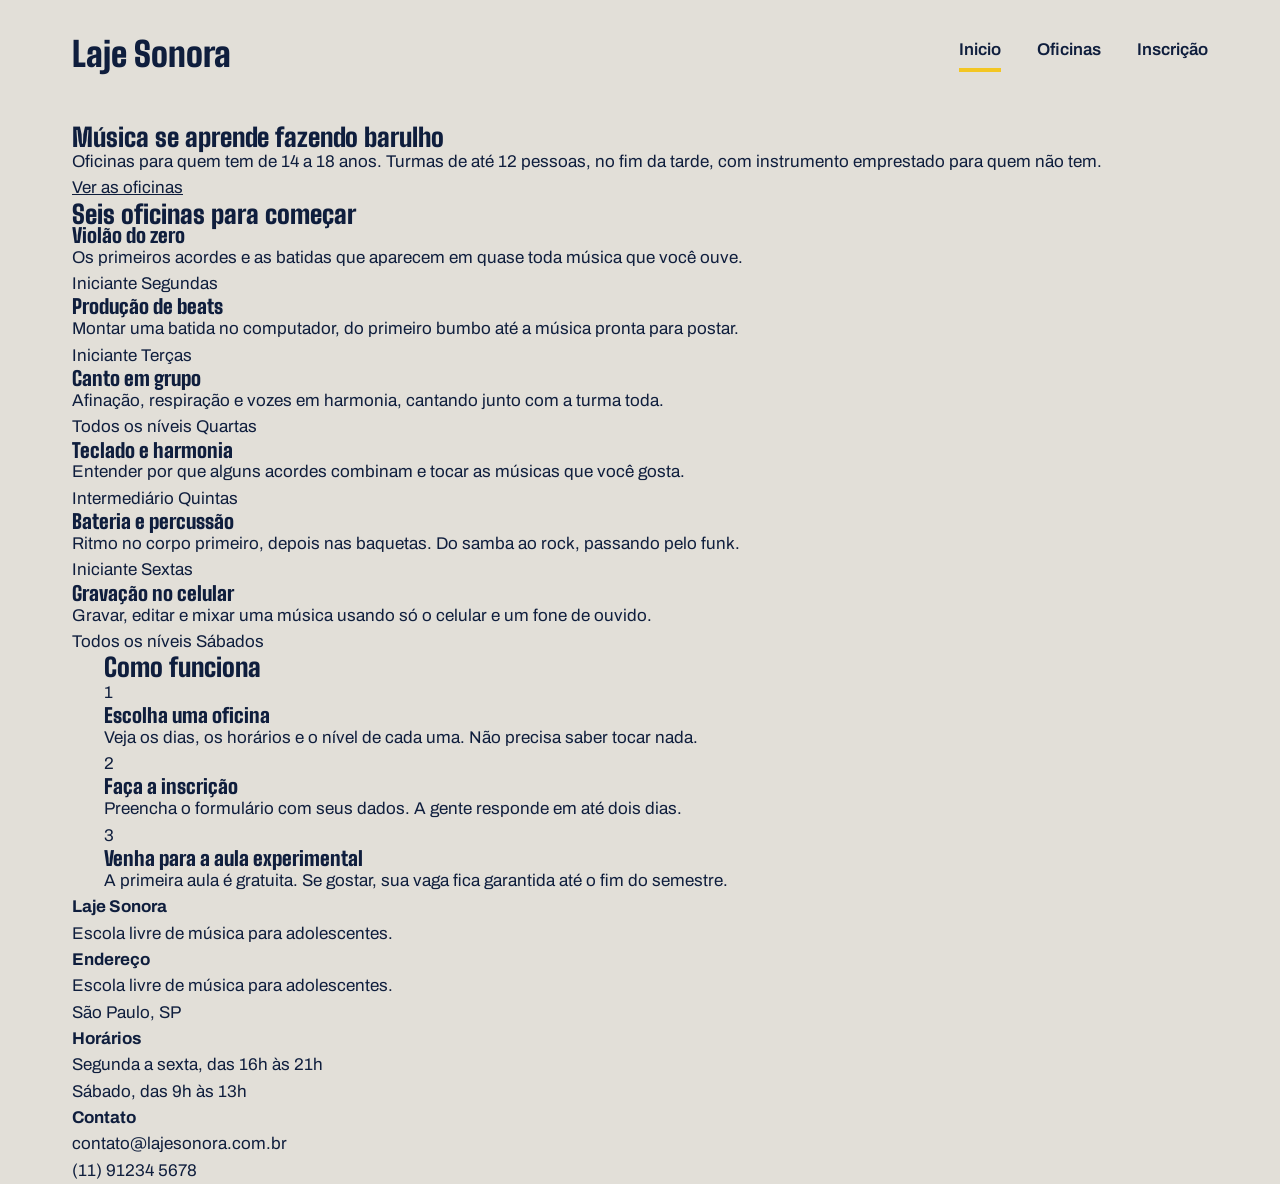
==== index.html @ e40ab915 "topo com flex" ====
<!DOCTYPE html>
<html lang="pt-br">
<head>
    <meta charset="UTF-8">
    <meta name="viewport" content="width=device-width, initial-scale=1.0">
    <link rel="preconnect" href="https://fonts.googleapis.com">
    <link rel="preconnect" href="https://fonts.gstatic.com" crossorigin>
    <link href="https://fonts.googleapis.com/css2?family=Big+Shoulders:opsz,wght@10..72,100..900&display=swap" rel="stylesheet">
    <link rel="preconnect" href="https://fonts.googleapis.com">
    <link rel="preconnect" href="https://fonts.gstatic.com" crossorigin>
    <link href="https://fonts.googleapis.com/css2?family=Archivo:ital,wght@0,100..900;1,100..900&family=Big+Shoulders:opsz,wght@10..72,100..900&display=swap" rel="stylesheet">
    <link rel="stylesheet" href="index.css">
    <title>Laje Sonora | Início </title>
</head>
<body>
    <header class="conteudo topo">
        <a href="index.html" class="logo">Laje Sonora</a>
        
        <nav class="menu">
            <a href="" class="atual">Inicio</a>
            <a href="">Oficinas</a>
            <a href="">Inscrição</a>
        </nav>
    </header>

    <main>
        <section class="conteudo cartazes">
            <div class="cartaz cartaz-principal">
                <h1>Música se aprende fazendo barulho</h1>
            </div>
            <div class="cartaz cartaz-lateral">
                <p>Oficinas para quem tem de 14 a 18 anos. Turmas de até 12 pessoas, no fim da tarde, com instrumento emprestado para quem não tem.</p>
                <a href="oficina.html" class="botao">Ver as oficinas</a>
            </div>
        </section>
        <section class="conteudo secao">
           <h2 class="titulo-secao">Seis oficinas para começar</h2>
           <div class="cards">
                <article class="card">
                    <div class="foto foto-azul"></div>
                    <div class="card-texto">
                        <h3>Violão do zero</h3>
                        <p>Os primeiros acordes e as batidas que aparecem em quase toda música que você ouve.</p>
                        <div class="card-info">
                            <span>Iniciante</span>
                            <span>Segundas</span>
                        </div>
                    </div>
                </article>
                
                <article class="card">
                    <div class="foto foto-amarela"></div>
                    <div class="card-texto">
                        <h3>Produção de beats</h3>
                        <p>Montar uma batida no computador, do primeiro bumbo até a música pronta para postar.</p>
                        <div class="card-info">
                            <span>Iniciante</span>
                            <span>Terças</span>
                        </div>
                    </div>
                </article>

                <article class="card">
                    <div class="foto foto-tinta"></div>
                    <div class="card-texto">
                        <h3>Canto em grupo</h3>
                        <p>Afinação, respiração e vozes em harmonia, cantando junto com a turma toda.</p>
                        <div class="card-info">
                            <span>Todos os níveis</span>
                            <span>Quartas</span>
                        </div>
                    </div>
                </article>

                <article class="card">
                    <div class="foto"></div>
                    <div class="card-texto">
                        <h3>Teclado e harmonia</h3>
                        <p>Entender por que alguns acordes combinam e tocar as músicas que você gosta.</p>
                        <div class="card-info">
                            <span>Intermediário</span>
                            <span>Quintas</span>
                        </div>
                    </div>
                </article>

                <article class="card">
                    <div class="foto-azul"></div>
                    <div class="card-texto">
                        <h3>Bateria e percussão</h3>
                        <p>Ritmo no corpo primeiro, depois nas baquetas. Do samba ao rock, passando pelo funk.</p>
                        <div class="card-info">
                            <span>Iniciante</span>
                            <span>Sextas</span>
                        </div>
                    </div>
                </article>

                <article class="card">
                    <div class="foto-amarela"></div>
                    <div class="card-texto">
                        <h3>Gravação no celular</h3>
                        <p>Gravar, editar e mixar uma música usando só o celular e um fone de ouvido.</p>
                        <div class="card-info">
                            <span>Todos os níveis</span>
                            <span>Sábados</span>
                        </div>
                    </div>
                </article>
           </div>
        <section class="conteudo secao">
                <h2 class="titulo-secao">Como funciona</h2>
                <div class="passos">
                    <div class="passo">
                        <p class="passo-numero">1</p>
                        <h3>Escolha uma oficina</h3>
                        <p>Veja os dias, os horários e o nível de cada uma. Não precisa saber tocar nada.</p>
                    </div>
                    <div class="passo">
                        <p class="passo-numero">2</p>
                        <h3>Faça a inscrição</h3>
                        <p>Preencha o formulário com seus dados. A gente responde em até dois dias.</p>
                    </div>
                    <div class="passo">
                        <p class="passo-numero">3</p>
                        <h3>Venha para a aula experimental</h3>
                        <p>A primeira aula é gratuita. Se gostar, sua vaga fica garantida até o fim do semestre.</p>
                    </div>
                </div>
        </section>
            
        </section>

    </main>
    <footer class="rodape">
        <div class="conteudo rodape-colunas">
            <div class="rodape-coluna">
                <h4>Laje Sonora</h4>
                <p>Escola livre de música para adolescentes.</p>
            </div>
        </div>
    </footer>

    
    <footer class="rodape">
        <div class="conteudo rodape-colunas">
            <div class="rodape-coluna">
                <h4>Endereço</h4>
                <p>Escola livre de música para adolescentes. <br> São Paulo, SP</p>
            </div>
        </div>
    </footer>

    
    <footer class="rodape">
        <div class="conteudo rodape-colunas">
            <div class="rodape-coluna">
                <h4>Horários</h4>
                <p>Segunda a sexta, das 16h às 21h <br> Sábado, das 9h às 13h</p>
            </div>
        </div>
    </footer>
    
    <footer class="rodape">
        <div class="conteudo rodape-colunas">
            <div class="rodape-coluna">
                <h4>Contato</h4>
                <p>contato@lajesonora.com.br <br> (11) 91234 5678</p>
            </div>
        </div>
    </footer>

</body>
</html>
---- index.css ----
* {
    margin: 0;
    padding: 0;
    box-sizing: border-box;
}

:root {
    --concreto: #E2DFD8;
    --concreto-escuro: #CBC7BE;
    --tinta: #0F1E3D;
    --caixa-dagua: #1F5FBF;
    --fita: #F3C623;
    --branco: #FFFFFF;

    --fonte-cartaz: "Big Shoulders", "Arial Narrow", sans-serif;
    --fonte-texto: "Archivo", Arial, sans-serif;
}

body {
    background-color: var(--concreto);
    color: var(--tinta);
    font-family: var(--fonte-texto);
    font-size: 17px;
    line-height: 1.55;
}

a {
  color: inherit;
}

h1, h2, h3 {
    font-family: var(--fonte-cartaz);
    font-weight: 900;
    line-height: 0.95;
}

.conteudo {
    max-width: 1200px;
    margin-inline: auto;
    padding-inline: 32px;
}

.topo {
    padding-block: 28px;
    display: flex;
    justify-content: space-between;
    align-items: center;
}

.logo {
    font-family: var(--fonte-cartaz);
    font-size: 34px;
    font-weight: 900;
    text-decoration: none;
}

.menu {
    display: flex;
    gap: 36px;
}

.menu a {
    font-weight: 600;
    text-decoration: none;
    padding-bottom: 4px;
    border-bottom: 4px solid transparent
}

.menu a:hover {
    border-bottom-color: var(--tinta);
}

.menu a.atual {
    border-bottom-color: var(--fita);
}

.cartazes{
    margin-top: 16px;
}
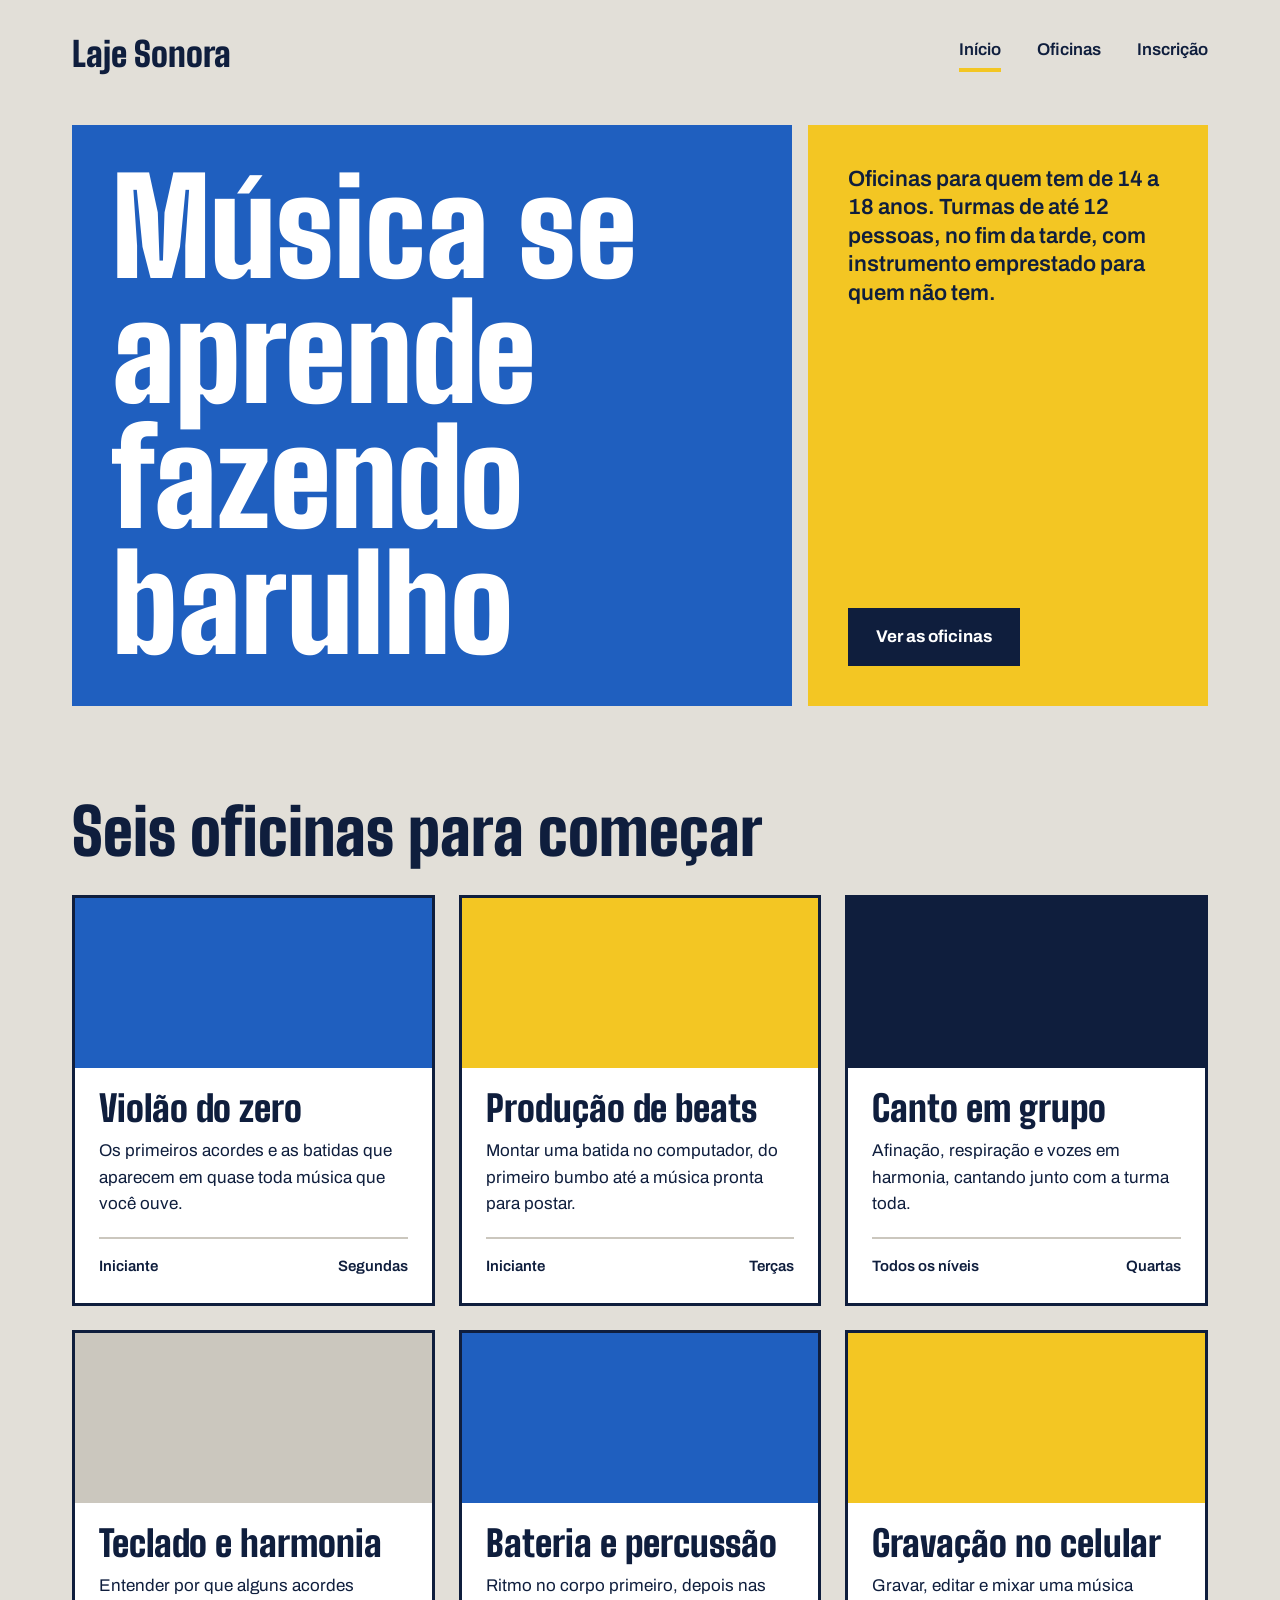
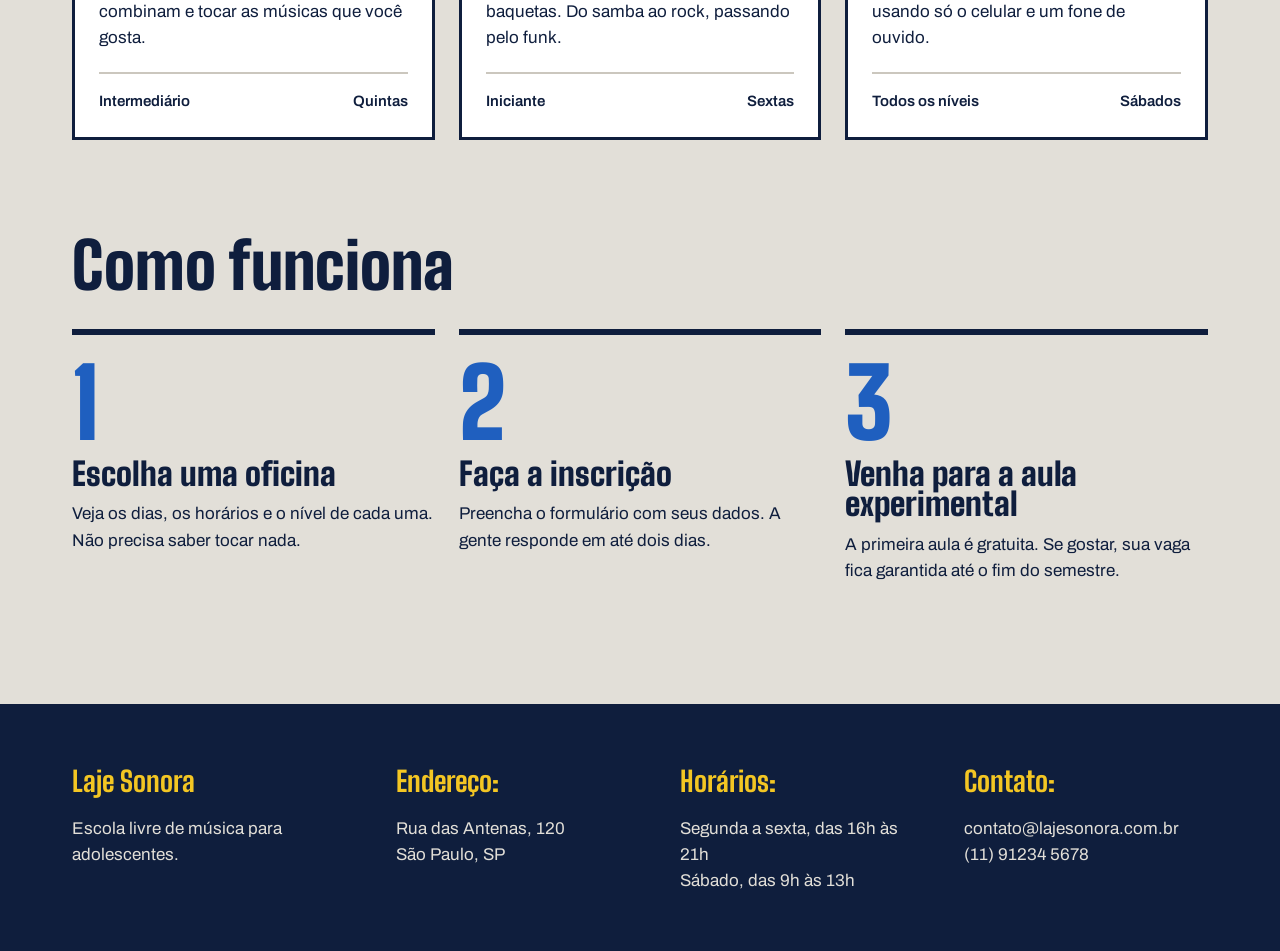
==== commit e835bebd: "pagina inicial pronta" ====
--- a/index.html
+++ b/index.html
@@ -1,25 +1,25 @@
 <!DOCTYPE html>
-<html lang="pt-br">
+<html lang="pt-BR">
 <head>
     <meta charset="UTF-8">
     <meta name="viewport" content="width=device-width, initial-scale=1.0">
-    <link rel="preconnect" href="https://fonts.googleapis.com">
-    <link rel="preconnect" href="https://fonts.gstatic.com" crossorigin>
-    <link href="https://fonts.googleapis.com/css2?family=Big+Shoulders:opsz,wght@10..72,100..900&display=swap" rel="stylesheet">
+    <link rel="stylesheet" href="index.css">
+    <title>Laje sonora | início</title>
+
     <link rel="preconnect" href="https://fonts.googleapis.com">
     <link rel="preconnect" href="https://fonts.gstatic.com" crossorigin>
     <link href="https://fonts.googleapis.com/css2?family=Archivo:ital,wght@0,100..900;1,100..900&family=Big+Shoulders:opsz,wght@10..72,100..900&display=swap" rel="stylesheet">
-    <link rel="stylesheet" href="index.css">
-    <title>Laje Sonora | Início </title>
 </head>
 <body>
     <header class="conteudo topo">
-        <a href="index.html" class="logo">Laje Sonora</a>
-        
+        <a href="index.html" class="logo">
+            Laje Sonora
+        </a>
+
         <nav class="menu">
-            <a href="" class="atual">Inicio</a>
-            <a href="">Oficinas</a>
-            <a href="">Inscrição</a>
+            <a href="./index.html" class="atual">Início</a>
+            <a href="./oficinas.html">Oficinas</a>
+            <a href="./inscricao.html">Inscrição</a>
         </nav>
     </header>
 
@@ -30,12 +30,12 @@
             </div>
             <div class="cartaz cartaz-lateral">
                 <p>Oficinas para quem tem de 14 a 18 anos. Turmas de até 12 pessoas, no fim da tarde, com instrumento emprestado para quem não tem.</p>
-                <a href="oficina.html" class="botao">Ver as oficinas</a>
+                <a href="./oficinas.html" class="botao">Ver as oficinas</a>
             </div>
         </section>
         <section class="conteudo secao">
-           <h2 class="titulo-secao">Seis oficinas para começar</h2>
-           <div class="cards">
+            <h2 class="titulo-secao">Seis oficinas para começar</h2>
+            <div class="cards">
                 <article class="card">
                     <div class="foto foto-azul"></div>
                     <div class="card-texto">
@@ -47,7 +47,6 @@
                         </div>
                     </div>
                 </article>
-                
                 <article class="card">
                     <div class="foto foto-amarela"></div>
                     <div class="card-texto">
@@ -59,7 +58,6 @@
                         </div>
                     </div>
                 </article>
-
                 <article class="card">
                     <div class="foto foto-tinta"></div>
                     <div class="card-texto">
@@ -71,9 +69,8 @@
                         </div>
                     </div>
                 </article>
-
                 <article class="card">
-                    <div class="foto"></div>
+                    <div class="foto foto"></div>
                     <div class="card-texto">
                         <h3>Teclado e harmonia</h3>
                         <p>Entender por que alguns acordes combinam e tocar as músicas que você gosta.</p>
@@ -83,9 +80,8 @@
                         </div>
                     </div>
                 </article>
-
                 <article class="card">
-                    <div class="foto-azul"></div>
+                    <div class="foto foto-azul"></div>
                     <div class="card-texto">
                         <h3>Bateria e percussão</h3>
                         <p>Ritmo no corpo primeiro, depois nas baquetas. Do samba ao rock, passando pelo funk.</p>
@@ -95,9 +91,8 @@
                         </div>
                     </div>
                 </article>
-
                 <article class="card">
-                    <div class="foto-amarela"></div>
+                    <div class="foto foto-amarela"></div>
                     <div class="card-texto">
                         <h3>Gravação no celular</h3>
                         <p>Gravar, editar e mixar uma música usando só o celular e um fone de ouvido.</p>
@@ -107,30 +102,28 @@
                         </div>
                     </div>
                 </article>
-           </div>
+            </div>
+        </section>
         <section class="conteudo secao">
-                <h2 class="titulo-secao">Como funciona</h2>
-                <div class="passos">
-                    <div class="passo">
-                        <p class="passo-numero">1</p>
-                        <h3>Escolha uma oficina</h3>
-                        <p>Veja os dias, os horários e o nível de cada uma. Não precisa saber tocar nada.</p>
-                    </div>
-                    <div class="passo">
-                        <p class="passo-numero">2</p>
-                        <h3>Faça a inscrição</h3>
-                        <p>Preencha o formulário com seus dados. A gente responde em até dois dias.</p>
-                    </div>
-                    <div class="passo">
-                        <p class="passo-numero">3</p>
-                        <h3>Venha para a aula experimental</h3>
-                        <p>A primeira aula é gratuita. Se gostar, sua vaga fica garantida até o fim do semestre.</p>
-                    </div>
+            <h2 class="titulo-secao">Como funciona</h2>
+            <div class="passos">
+                <div class="passo">
+                    <p class="passo-numero">1</p>
+                    <h3>Escolha uma oficina</h3>
+                    <p>Veja os dias, os horários e o nível de cada uma. Não precisa saber tocar nada.</p>
                 </div>
+                <div class="passo">
+                    <p class="passo-numero">2</p>
+                    <h3>Faça a inscrição</h3>
+                    <p>Preencha o formulário com seus dados. A gente responde em até dois dias.</p>
+                </div>
+                <div class="passo">
+                    <p class="passo-numero">3</p>
+                    <h3>Venha para a aula experimental</h3>
+                    <p>A primeira aula é gratuita. Se gostar, sua vaga fica garantida até o fim do semestre.</p>
+                </div>
+            </div>
         </section>
-            
-        </section>
-
     </main>
     <footer class="rodape">
         <div class="conteudo rodape-colunas">
@@ -138,37 +131,20 @@
                 <h4>Laje Sonora</h4>
                 <p>Escola livre de música para adolescentes.</p>
             </div>
+            <br>
+            <div class="rodape-coluna">
+                <h4>Endereço:</h4>
+                <p>Rua das Antenas, 120 <br> São Paulo, SP</p>
+            </div>            
+            <div class="rodape-coluna">
+                <h4>Horários:</h4>
+                <p>Segunda a sexta, das 16h às 21h <br> Sábado, das 9h às 13h</p>
+            </div>            
+            <div class="rodape-coluna">
+                <h4>Contato:</h4>
+                <p>contato@lajesonora.com.br <br> (11) 91234 5678</p>
+            </div>            
         </div>
     </footer>
-
-    
-    <footer class="rodape">
-        <div class="conteudo rodape-colunas">
-            <div class="rodape-coluna">
-                <h4>Endereço</h4>
-                <p>Escola livre de música para adolescentes. <br> São Paulo, SP</p>
-            </div>
-        </div>
-    </footer>
-
-    
-    <footer class="rodape">
-        <div class="conteudo rodape-colunas">
-            <div class="rodape-coluna">
-                <h4>Horários</h4>
-                <p>Segunda a sexta, das 16h às 21h <br> Sábado, das 9h às 13h</p>
-            </div>
-        </div>
-    </footer>
-    
-    <footer class="rodape">
-        <div class="conteudo rodape-colunas">
-            <div class="rodape-coluna">
-                <h4>Contato</h4>
-                <p>contato@lajesonora.com.br <br> (11) 91234 5678</p>
-            </div>
-        </div>
-    </footer>
-
 </body>
 </html>
--- a/index.css
+++ b/index.css
@@ -5,15 +5,14 @@
 }
 
 :root {
-    --concreto: #E2DFD8;
-    --concreto-escuro: #CBC7BE;
-    --tinta: #0F1E3D;
-    --caixa-dagua: #1F5FBF;
-    --fita: #F3C623;
-    --branco: #FFFFFF;
-
-    --fonte-cartaz: "Big Shoulders", "Arial Narrow", sans-serif;
-    --fonte-texto: "Archivo", Arial, sans-serif;
+    --concreto:#E2DFD8;
+    --concreto-escuro:#CBC7BE;
+    --tinta:#0F1E3D;
+    --caixa-dagua:#1F5FBF;
+    --fita:#F3C623;
+    --branco:#FFFFFF;
+    --fonte-cartaz:"Big Shoulders", "Arial Narrow", sans-serif;
+    --fonte-texto:"Archivo", Arial, sans-serif;
 }
 
 body {
@@ -25,7 +24,7 @@
 }
 
 a {
-  color: inherit;
+    color:inherit
 }
 
 h1, h2, h3 {
@@ -63,7 +62,7 @@
     font-weight: 600;
     text-decoration: none;
     padding-bottom: 4px;
-    border-bottom: 4px solid transparent
+    border-bottom: 4px solid transparent;
 }
 
 .menu a:hover {
@@ -74,6 +73,165 @@
     border-bottom-color: var(--fita);
 }
 
-.cartazes{
+.cartazes {
     margin-top: 16px;
+    display: flex;
+    gap: 16px;
+}
+
+.cartaz {
+    padding: 40px;
+}
+
+.cartaz-principal {
+    background-color: var(--caixa-dagua);
+    color: var(--branco);
+    flex: 2;
+}
+
+.cartaz-principal h1 {
+    font-size: 132px;
+    max-width: 9ch;
+}
+
+.cartaz-lateral {
+    background-color: var(--fita);
+    flex: 1;
+    display: flex;
+    flex-direction: column;
+    justify-content: space-between;
+    gap: 32px;
+    align-items: flex-start;
+}
+
+.cartaz-lateral p {
+    font-size: 22px;
+    font-weight: 600;
+    line-height: 1.3;
+}
+
+.botao {
+    background-color: var(--tinta);
+    color: var(--branco);
+    font-weight: 700;
+    text-decoration: none;
+    padding-top: 16px;
+    padding-bottom: 16px;
+    padding-left: 28px;
+    padding-right: 28px;
+    border: none;
+    font-family: var(--fonte-texto);
+    font-size: 17px;
+    cursor: pointer;
+}
+
+.botao:hover {
+    background-color: var(--caixa-dagua);
+}
+
+.secao {
+    margin-top: 96px;
+}
+
+.titulo-secao {
+    font-size: 64px;
+    margin-bottom: 32px;    
+}
+
+.cards {
+    display: flex;
+    flex-wrap: wrap;
+    gap: 24px;  
+}
+
+.card {
+    background-color: var(--branco);
+    border: 3px solid var(--tinta);
+    flex: 1 1 340px;
+}
+
+.card .foto {
+    height: 170px;
+}
+
+.foto {
+    background-color: var(--concreto-escuro);
+}
+
+.foto-azul {
+    background-color: var(--caixa-dagua);
+}
+
+.foto-amarela {
+    background-color: var(--fita);
+}
+
+.foto-tinta {
+    background-color: var(--tinta);
+}
+
+.card-texto {
+    padding: 24px;
+}
+
+.card h3 {
+    font-size: 36px;
+    margin-bottom: 12px;
+}
+
+.card-info {
+    margin-top: 20px;
+    padding-top: 16px;
+    border-top: 2px solid var(--concreto-escuro);
+    font-weight: 600;
+    font-size: 15px;
+    display: flex;
+    justify-content: space-between;
+}
+
+.passos {
+    display: flex;
+    gap: 24px;
+}
+
+.passo {
+    border-top: 6px solid var(--tinta);
+    padding-top: 20px;
+    flex: 1;
+}
+
+.passo-numero {
+    font-family: var(--fonte-cartaz);
+    font-size: 96px;
+    font-weight: 900;
+    line-height: 1;
+    color: var(--caixa-dagua);
+}
+
+.passo h3 {
+    font-size: 32px;
+    margin-block: 8px 12px;
+}
+
+.rodape {
+    margin-top: 120px;
+    background-color: var(--tinta);
+    color: var(--concreto);
+    padding-block: 56px;
+}
+
+.rodape-colunas {
+    display: flex;
+    gap: 40px;
+}
+
+.rodape-coluna {
+    flex: 1;
+}
+
+.rodape h4 {
+    font-family: var(--fonte-cartaz);
+    font-size: 28px;
+    color: var(--fita);
+    margin-bottom: 12px;
 }
